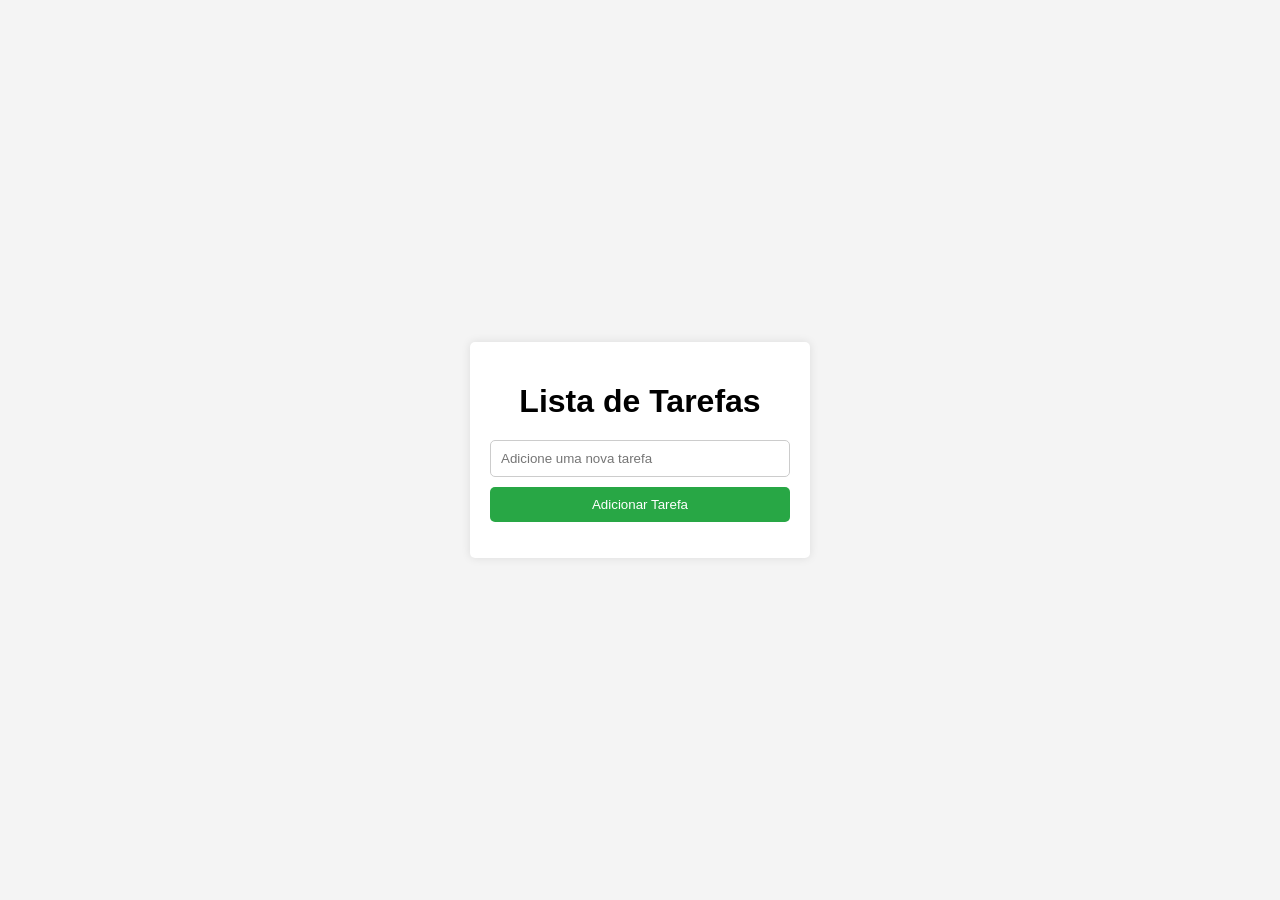
==== index.html @ 6f48b254 "Add files via upload" ====
<html lang="pt-BR">
<head>
    <meta charset="UTF-8">
    <meta name="viewport" content="width=device-width, initial-scale=1.0">
    <title>Lista de Tarefas</title>
    <link rel="stylesheet" href="styles.css">
    <script src="script.js" defer></script>
</head>
<body>
    <div class="container">
        <h1>Lista de Tarefas</h1>
        <input type="text" id="taskInput" placeholder="Adicione uma nova tarefa">
        <button id="addTaskBtn">Adicionar Tarefa</button>
        <ul id="taskList"></ul>
    </div>
</body>
</html>
---- styles.css ----
body {
    font-family: Arial, sans-serif;
    background-color: #f4f4f4;
    display: flex;
    justify-content: center;
    align-items: center;
    height: 100vh;
    margin: 0;
}

.container {
    background: #fff;
    padding: 20px;
    border-radius: 5px;
    box-shadow: 0 0 10px rgba(0,0,0,0.1);
    width: 300px;
    text-align: center;
}

h1 {
    margin-bottom: 20px;
}

input {
    padding: 10px;
    width: calc(100%);
    margin-bottom: 10px;
    border: 1px solid #ccc;
    border-radius: 5px;
}

button {
    padding: 10px 15px;
    background: #28a745;
    color: #fff;
    border: none;
    border-radius: 5px;
    cursor: pointer;
    width: 100%;
}

button:hover {
    background: #218838;
}

ul {
    list-style: none;
    padding: 0;
}

li {
    background: #f4f4f4;
    padding: 10px;
    margin-bottom: 10px;
    border-radius: 5px;
    display: flex;
    justify-content: space-between;
    align-items: center;
}

li button {
    background: #dc3545;
    border: none;
    color: #fff;
    padding: 5px 10px;
    border-radius: 5px;
    cursor: pointer;
    width: 30px;
    border-radius: 5px;
}

li button:hover {
    background: #c82333;
}
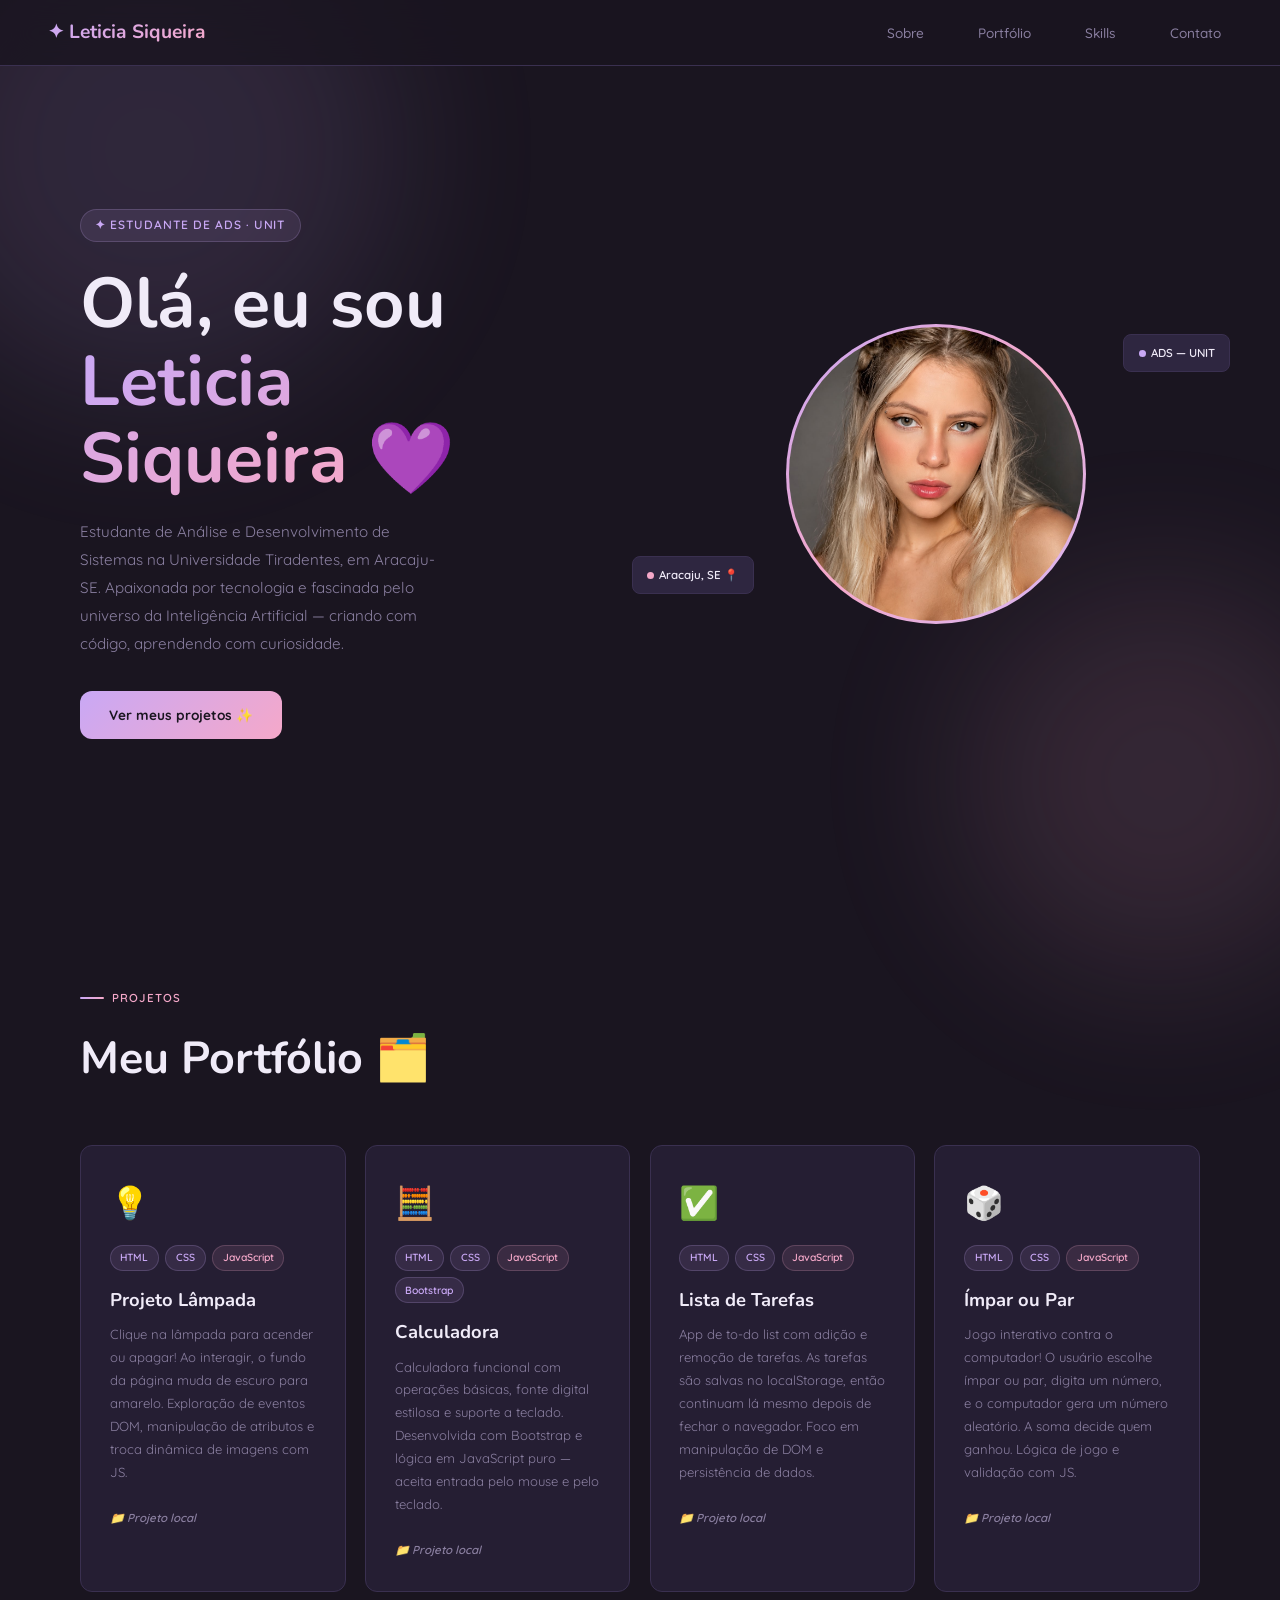
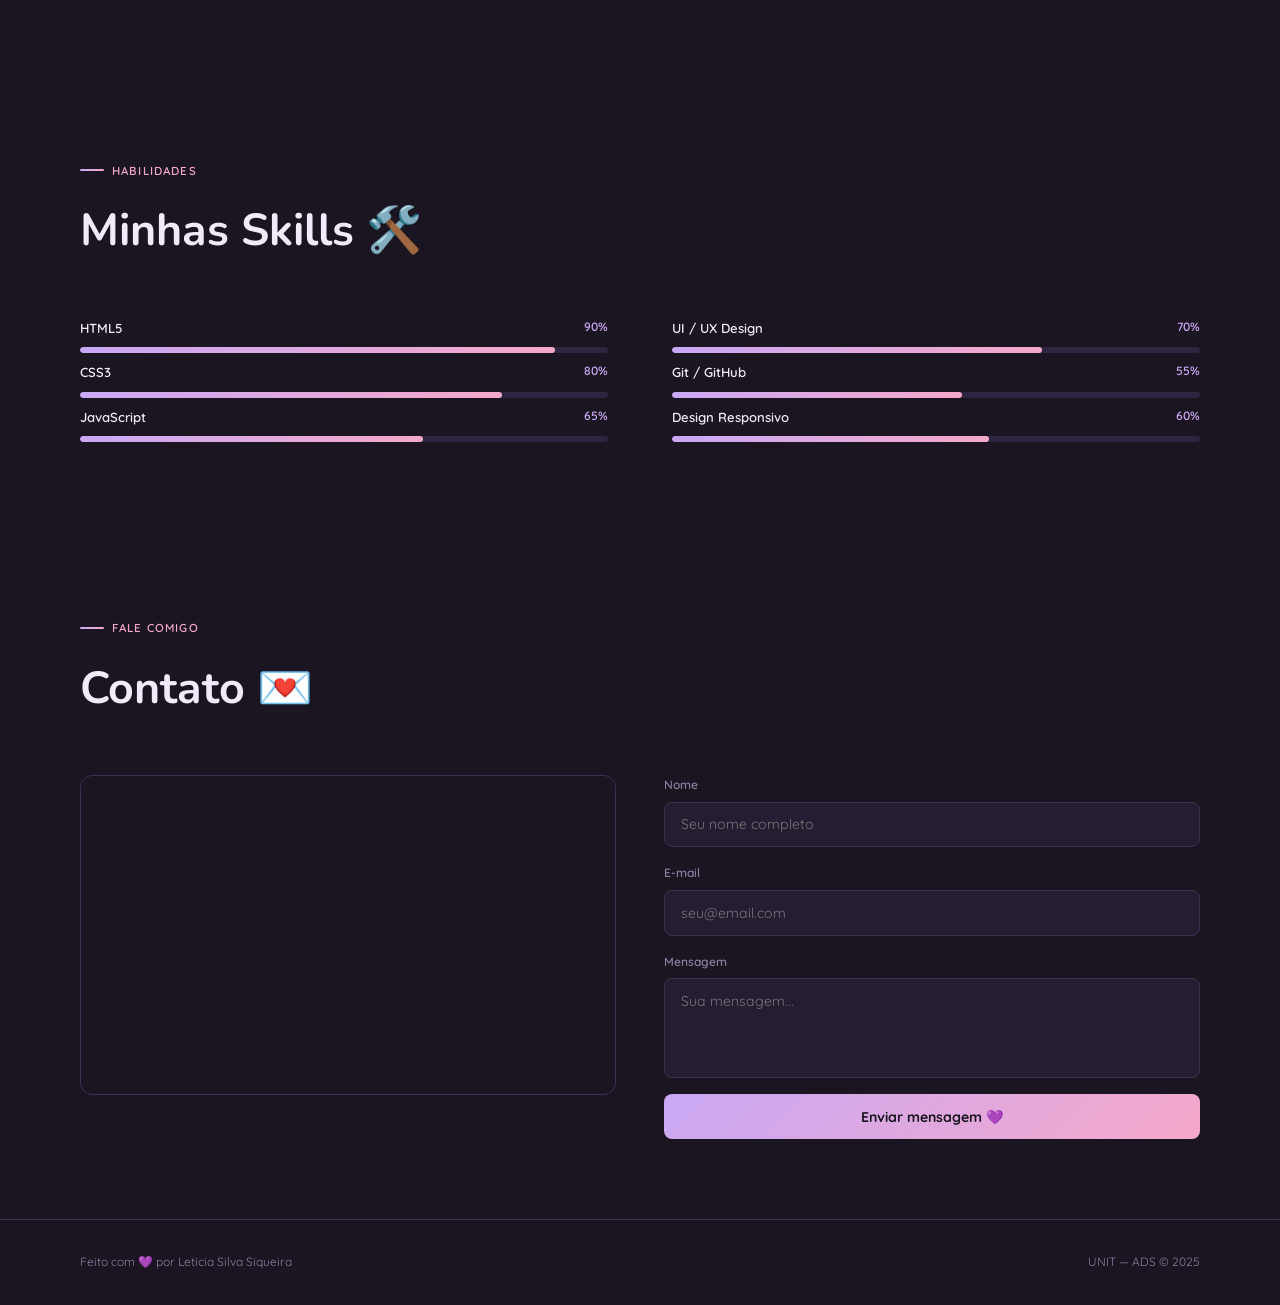
==== commit 05b06e80: "Add files via upload" ====
--- a/index.html
+++ b/index.html
@@ -1,17 +1,746 @@
-<html lang="pt-BR">
-<head>
-    <meta charset="UTF-8">
-    <meta name="viewport" content="width=device-width, initial-scale=1.0">
-    <title>Lista de Tarefas</title>
-    <link rel="stylesheet" href="styles.css">
-    <script src="script.js" defer></script>
-</head>
-<body>
-    <div class="container">
-        <h1>Lista de Tarefas</h1>
-        <input type="text" id="taskInput" placeholder="Adicione uma nova tarefa">
-        <button id="addTaskBtn">Adicionar Tarefa</button>
-        <ul id="taskList"></ul>
-    </div>
-</body>
-</html>+<!DOCTYPE html>
+<html lang="pt-BR">
+<head>
+<meta charset="UTF-8">
+<meta name="viewport" content="width=device-width, initial-scale=1.0">
+<title>Leticia Siqueira — Portfólio</title>
+<link rel="preconnect" href="https://fonts.googleapis.com">
+<link href="https://fonts.googleapis.com/css2?family=Nunito:ital,wght@0,300;0,400;0,600;0,700;1,300;1,400&family=Quicksand:wght@300;400;500;600&display=swap" rel="stylesheet">
+<style>
+*, *::before, *::after { box-sizing: border-box; margin: 0; padding: 0; }
+
+:root {
+  --bg: #1a1520;
+  --bg2: #201a2b;
+  --surface: #251e33;
+  --surface2: #2e2640;
+  --border: #3a3050;
+  --purple: #c9a8f5;
+  --pink: #f5a8c9;
+  --lavender: #d4b8f7;
+  --rose: #f7b8d4;
+  --muted: #8a7fa0;
+  --text: #f0ebf8;
+  --font-title: 'Nunito', sans-serif;
+  --font-body: 'Quicksand', sans-serif;
+  --radius: 12px;
+  --radius-sm: 8px;
+}
+
+html { scroll-behavior: smooth; }
+
+body {
+  background: var(--bg);
+  color: var(--text);
+  font-family: var(--font-body);
+  font-weight: 400;
+  line-height: 1.7;
+  overflow-x: hidden;
+}
+
+/* floating blobs background */
+body::before, body::after {
+  content: '';
+  position: fixed;
+  border-radius: 50%;
+  pointer-events: none;
+  z-index: 0;
+  filter: blur(80px);
+  opacity: 0.12;
+}
+body::before {
+  width: 500px; height: 500px;
+  background: var(--purple);
+  top: -100px; left: -100px;
+}
+body::after {
+  width: 400px; height: 400px;
+  background: var(--pink);
+  bottom: -80px; right: -80px;
+}
+
+/* NAV */
+nav {
+  position: fixed;
+  top: 0; left: 0; right: 0;
+  z-index: 100;
+  padding: 1rem 3rem;
+  display: flex;
+  justify-content: space-between;
+  align-items: center;
+  background: rgba(26, 21, 32, 0.8);
+  backdrop-filter: blur(16px);
+  border-bottom: 1px solid var(--border);
+}
+.nav-logo {
+  font-family: var(--font-title);
+  font-size: 1.2rem;
+  font-weight: 700;
+  background: linear-gradient(135deg, var(--purple), var(--pink));
+  -webkit-background-clip: text;
+  -webkit-text-fill-color: transparent;
+  background-clip: text;
+}
+.nav-links { display: flex; gap: 2rem; list-style: none; }
+.nav-links a {
+  font-size: 0.85rem;
+  font-weight: 500;
+  color: var(--muted);
+  text-decoration: none;
+  transition: color 0.25s;
+  padding: 0.3rem 0.7rem;
+  border-radius: 20px;
+}
+.nav-links a:hover {
+  color: var(--purple);
+  background: rgba(201,168,245,0.08);
+}
+
+/* HERO */
+#sobre {
+  min-height: 100vh;
+  display: grid;
+  grid-template-columns: 1fr 1fr;
+  align-items: center;
+  padding: 7rem 5rem 4rem;
+  gap: 4rem;
+  position: relative;
+  z-index: 1;
+}
+
+.hero-tag {
+  display: inline-flex;
+  align-items: center;
+  gap: 0.5rem;
+  font-size: 0.75rem;
+  font-weight: 600;
+  letter-spacing: 0.08em;
+  text-transform: uppercase;
+  color: var(--purple);
+  background: rgba(201,168,245,0.1);
+  border: 1px solid rgba(201,168,245,0.2);
+  padding: 0.35rem 0.9rem;
+  border-radius: 20px;
+  margin-bottom: 1.5rem;
+}
+
+h1 {
+  font-family: var(--font-title);
+  font-size: clamp(2.8rem, 5.5vw, 5rem);
+  font-weight: 700;
+  line-height: 1.1;
+  margin-bottom: 1.2rem;
+}
+h1 .name {
+  background: linear-gradient(135deg, var(--purple), var(--pink));
+  -webkit-background-clip: text;
+  -webkit-text-fill-color: transparent;
+  background-clip: text;
+}
+
+.hero-desc {
+  color: var(--muted);
+  font-size: 0.95rem;
+  max-width: 40ch;
+  line-height: 1.85;
+  margin-bottom: 2rem;
+}
+
+.btn-primary {
+  display: inline-flex;
+  align-items: center;
+  gap: 0.5rem;
+  padding: 0.8rem 1.8rem;
+  background: linear-gradient(135deg, var(--purple), var(--pink));
+  color: #1a1520;
+  font-family: var(--font-body);
+  font-size: 0.85rem;
+  font-weight: 700;
+  text-decoration: none;
+  border-radius: var(--radius);
+  transition: opacity 0.25s, transform 0.25s;
+  border: none;
+  cursor: pointer;
+}
+.btn-primary:hover { opacity: 0.88; transform: translateY(-2px); }
+
+/* profile */
+.hero-visual {
+  display: flex;
+  justify-content: center;
+  align-items: center;
+}
+.profile-wrap {
+  position: relative;
+  display: flex;
+  justify-content: center;
+}
+.profile-ring {
+  width: 300px; height: 300px;
+  border-radius: 50%;
+  padding: 3px;
+  background: linear-gradient(135deg, var(--purple), var(--pink), var(--lavender));
+  position: relative;
+}
+.profile-inner {
+  width: 100%; height: 100%;
+  border-radius: 50%;
+  background: var(--surface);
+  display: flex;
+  align-items: center;
+  justify-content: center;
+  overflow: hidden;
+}
+.profile-inner img { width: 100%; height: 100%; object-fit: cover; }
+.profile-placeholder-hero {
+  display: flex; flex-direction: column;
+  align-items: center; gap: 0.8rem;
+  color: var(--muted); font-size: 0.7rem;
+  text-align: center;
+}
+.profile-placeholder-hero svg { opacity: 0.4; }
+
+.float-badge {
+  position: absolute;
+  background: var(--surface2);
+  border: 1px solid var(--border);
+  border-radius: var(--radius-sm);
+  padding: 0.5rem 0.9rem;
+  font-size: 0.72rem;
+  font-weight: 600;
+  color: var(--text);
+  white-space: nowrap;
+}
+.badge-1 { top: 10px; right: -30px; }
+.badge-2 { bottom: 30px; left: -40px; }
+.badge-dot {
+  display: inline-block;
+  width: 7px; height: 7px;
+  border-radius: 50%;
+  margin-right: 5px;
+  background: var(--purple);
+}
+.badge-dot.pink { background: var(--pink); }
+
+/* SECTIONS */
+section:not(#sobre) {
+  padding: 5rem 5rem;
+  position: relative;
+  z-index: 1;
+}
+
+.section-label {
+  display: inline-flex;
+  align-items: center;
+  gap: 0.5rem;
+  font-size: 0.72rem;
+  font-weight: 600;
+  letter-spacing: 0.1em;
+  text-transform: uppercase;
+  color: var(--pink);
+  margin-bottom: 0.8rem;
+}
+.section-label::before {
+  content: '';
+  display: block;
+  width: 1.5rem; height: 2px;
+  background: linear-gradient(90deg, var(--purple), var(--pink));
+  border-radius: 2px;
+}
+
+h2 {
+  font-family: var(--font-title);
+  font-size: clamp(1.8rem, 3.5vw, 2.8rem);
+  font-weight: 700;
+  margin-bottom: 3rem;
+}
+
+/* PORTFOLIO */
+.portfolio-grid {
+  display: grid;
+  grid-template-columns: repeat(auto-fill, minmax(260px, 1fr));
+  gap: 1.2rem;
+}
+
+.project-card {
+  background: var(--surface);
+  border: 1px solid var(--border);
+  border-radius: var(--radius);
+  padding: 1.8rem;
+  transition: transform 0.25s, border-color 0.25s, box-shadow 0.25s;
+  position: relative;
+  overflow: hidden;
+}
+.project-card::before {
+  content: '';
+  position: absolute;
+  top: 0; left: 0; right: 0;
+  height: 3px;
+  background: linear-gradient(90deg, var(--purple), var(--pink));
+  opacity: 0;
+  transition: opacity 0.25s;
+}
+.project-card:hover {
+  transform: translateY(-4px);
+  border-color: rgba(201,168,245,0.3);
+  box-shadow: 0 12px 40px rgba(201,168,245,0.08);
+}
+.project-card:hover::before { opacity: 1; }
+
+.project-emoji {
+  font-size: 2rem;
+  margin-bottom: 1rem;
+  display: block;
+}
+.project-tech {
+  display: flex; flex-wrap: wrap; gap: 0.4rem;
+  margin-bottom: 0.8rem;
+}
+.tag {
+  font-size: 0.65rem;
+  font-weight: 600;
+  padding: 0.2rem 0.6rem;
+  border-radius: 20px;
+  background: rgba(201,168,245,0.1);
+  color: var(--purple);
+  border: 1px solid rgba(201,168,245,0.2);
+}
+.tag.pink {
+  background: rgba(245,168,201,0.1);
+  color: var(--pink);
+  border-color: rgba(245,168,201,0.2);
+}
+.project-card h3 {
+  font-family: var(--font-title);
+  font-size: 1.15rem;
+  font-weight: 700;
+  margin-bottom: 0.5rem;
+}
+.project-card p {
+  font-size: 0.82rem;
+  color: var(--muted);
+  line-height: 1.75;
+  margin-bottom: 1.2rem;
+}
+.project-link {
+  font-size: 0.72rem;
+  font-weight: 600;
+  color: var(--purple);
+  text-decoration: none;
+  display: inline-flex;
+  align-items: center;
+  gap: 0.4rem;
+  transition: gap 0.2s;
+}
+.project-link:hover { gap: 0.7rem; }
+.project-link.local { color: var(--muted); font-style: italic; cursor: default; }
+
+/* SKILLS */
+.skills-wrap {
+  display: grid;
+  grid-template-columns: 1fr 1fr;
+  gap: 1rem 4rem;
+}
+.skill-item { margin-bottom: 0.5rem; }
+.skill-header {
+  display: flex;
+  justify-content: space-between;
+  margin-bottom: 0.5rem;
+}
+.skill-name { font-size: 0.82rem; font-weight: 600; }
+.skill-pct { font-size: 0.75rem; color: var(--purple); font-weight: 600; }
+.skill-bar {
+  height: 6px;
+  background: var(--surface2);
+  border-radius: 10px;
+  overflow: hidden;
+}
+.skill-fill {
+  height: 100%;
+  background: linear-gradient(90deg, var(--purple), var(--pink));
+  border-radius: 10px;
+  width: 0;
+  transition: width 1.3s cubic-bezier(0.25, 1, 0.5, 1);
+}
+
+/* CONTATO */
+.contact-grid {
+  display: grid;
+  grid-template-columns: 1fr 1fr;
+  gap: 3rem;
+  align-items: start;
+}
+.map-container {
+  height: 320px;
+  border-radius: var(--radius);
+  overflow: hidden;
+  border: 1px solid var(--border);
+}
+.map-container iframe {
+  width: 100%; height: 100%;
+  border: none;
+  filter: grayscale(100%) invert(85%) contrast(75%) hue-rotate(200deg);
+}
+
+form { display: flex; flex-direction: column; gap: 1rem; }
+.field-group { display: flex; flex-direction: column; gap: 0.4rem; }
+label { font-size: 0.75rem; font-weight: 600; color: var(--muted); }
+input, textarea {
+  background: var(--surface);
+  border: 1px solid var(--border);
+  color: var(--text);
+  font-family: var(--font-body);
+  font-size: 0.88rem;
+  padding: 0.8rem 1rem;
+  border-radius: var(--radius-sm);
+  outline: none;
+  transition: border-color 0.2s, box-shadow 0.2s;
+  resize: none;
+}
+input:focus, textarea:focus {
+  border-color: var(--purple);
+  box-shadow: 0 0 0 3px rgba(201,168,245,0.1);
+}
+input.error, textarea.error { border-color: #f57fa8; }
+.error-msg { font-size: 0.68rem; color: #f57fa8; display: none; }
+.error-msg.show { display: block; }
+.btn-submit {
+  background: linear-gradient(135deg, var(--purple), var(--pink));
+  color: #1a1520;
+  border: none;
+  padding: 0.85rem;
+  font-family: var(--font-body);
+  font-size: 0.88rem;
+  font-weight: 700;
+  border-radius: var(--radius-sm);
+  cursor: pointer;
+  transition: opacity 0.2s, transform 0.2s;
+}
+.btn-submit:hover { opacity: 0.88; transform: translateY(-1px); }
+.form-success {
+  display: none;
+  padding: 0.9rem;
+  border-radius: var(--radius-sm);
+  background: rgba(201,168,245,0.1);
+  border: 1px solid rgba(201,168,245,0.25);
+  color: var(--purple);
+  font-size: 0.82rem;
+  font-weight: 600;
+  text-align: center;
+}
+
+/* FOOTER */
+footer {
+  padding: 2rem 5rem;
+  border-top: 1px solid var(--border);
+  display: flex;
+  justify-content: space-between;
+  align-items: center;
+  font-size: 0.75rem;
+  color: var(--muted);
+  position: relative;
+  z-index: 1;
+}
+
+/* ANIMATIONS */
+@keyframes fadeUp {
+  from { opacity: 0; transform: translateY(18px); }
+  to { opacity: 1; transform: translateY(0); }
+}
+.anim { opacity: 0; animation: fadeUp 0.6s ease forwards; }
+.d1 { animation-delay: 0.1s; }
+.d2 { animation-delay: 0.25s; }
+.d3 { animation-delay: 0.4s; }
+.d4 { animation-delay: 0.55s; }
+.d5 { animation-delay: 0.65s; }
+
+@keyframes float {
+  0%, 100% { transform: translateY(0px); }
+  50% { transform: translateY(-8px); }
+}
+.profile-ring { animation: float 5s ease-in-out infinite; }
+
+/* RESPONSIVE */
+@media (max-width: 900px) {
+  nav { padding: 1rem 1.5rem; }
+  .nav-links { gap: 1rem; }
+  #sobre { grid-template-columns: 1fr; padding: 7rem 2rem 4rem; text-align: center; }
+  .hero-visual { order: -1; }
+  .hero-tag, .hero-desc { margin-left: auto; margin-right: auto; }
+  section:not(#sobre) { padding: 4rem 2rem; }
+  .skills-wrap, .contact-grid { grid-template-columns: 1fr; }
+  footer { flex-direction: column; gap: 0.5rem; text-align: center; }
+  .badge-1, .badge-2 { display: none; }
+}
+@media (max-width: 600px) {
+  .portfolio-grid { grid-template-columns: 1fr; }
+  .profile-ring { width: 220px; height: 220px; }
+}
+</style>
+</head>
+<body>
+
+<nav>
+  <span class="nav-logo">✦ Leticia Siqueira</span>
+  <ul class="nav-links">
+    <li><a href="#sobre">Sobre</a></li>
+    <li><a href="#portfolio">Portfólio</a></li>
+    <li><a href="#skills">Skills</a></li>
+    <li><a href="#contato">Contato</a></li>
+  </ul>
+</nav>
+
+<!-- SOBRE -->
+<section id="sobre">
+  <div>
+    <div class="hero-tag anim d1">✦ Estudante de ADS · UNIT</div>
+    <h1 class="anim d2">Olá, eu sou<br><span class="name">Leticia<br>Siqueira</span> 💜</h1>
+    <p class="hero-desc anim d3">
+      Estudante de Análise e Desenvolvimento de Sistemas na Universidade Tiradentes,
+      em Aracaju-SE. Apaixonada por tecnologia e fascinada pelo universo da
+      Inteligência Artificial — criando com código, aprendendo com curiosidade.
+    </p>
+    <a href="#portfolio" class="btn-primary anim d4">
+      Ver meus projetos ✨
+    </a>
+  </div>
+
+  <div class="hero-visual anim d5">
+    <div class="profile-wrap">
+      <div class="profile-ring">
+        <div class="profile-inner">
+          <img src="lety.jpg" alt="Leticia Siqueira">
+          </div>
+        </div>
+      </div>
+      <div class="float-badge badge-1"><span class="badge-dot"></span>ADS — UNIT</div>
+      <div class="float-badge badge-2"><span class="badge-dot pink"></span>Aracaju, SE 📍</div>
+    </div>
+  </div>
+</section>
+
+<!-- PORTFÓLIO -->
+<section id="portfolio">
+  <p class="section-label">Projetos</p>
+  <h2>Meu Portfólio 🗂️</h2>
+
+  <div class="portfolio-grid">
+
+    <div class="project-card">
+      <span class="project-emoji">💡</span>
+      <div class="project-tech">
+        <span class="tag">HTML</span>
+        <span class="tag">CSS</span>
+        <span class="tag pink">JavaScript</span>
+      </div>
+      <h3>Projeto Lâmpada</h3>
+      <p>Clique na lâmpada para acender ou apagar! Ao interagir, o fundo da página muda de escuro para amarelo. Exploração de eventos DOM, manipulação de atributos e troca dinâmica de imagens com JS.</p>
+      <span class="project-link local">📁 Projeto local</span>
+    </div>
+
+    <div class="project-card">
+      <span class="project-emoji">🧮</span>
+      <div class="project-tech">
+        <span class="tag">HTML</span>
+        <span class="tag">CSS</span>
+        <span class="tag pink">JavaScript</span>
+        <span class="tag">Bootstrap</span>
+      </div>
+      <h3>Calculadora</h3>
+      <p>Calculadora funcional com operações básicas, fonte digital estilosa e suporte a teclado. Desenvolvida com Bootstrap e lógica em JavaScript puro — aceita entrada pelo mouse e pelo teclado.</p>
+      <span class="project-link local">📁 Projeto local</span>
+    </div>
+
+    <div class="project-card">
+      <span class="project-emoji">✅</span>
+      <div class="project-tech">
+        <span class="tag">HTML</span>
+        <span class="tag">CSS</span>
+        <span class="tag pink">JavaScript</span>
+      </div>
+      <h3>Lista de Tarefas</h3>
+      <p>App de to-do list com adição e remoção de tarefas. As tarefas são salvas no localStorage, então continuam lá mesmo depois de fechar o navegador. Foco em manipulação de DOM e persistência de dados.</p>
+      <span class="project-link local">📁 Projeto local</span>
+    </div>
+
+    <div class="project-card">
+      <span class="project-emoji">🎲</span>
+      <div class="project-tech">
+        <span class="tag">HTML</span>
+        <span class="tag">CSS</span>
+        <span class="tag pink">JavaScript</span>
+      </div>
+      <h3>Ímpar ou Par</h3>
+      <p>Jogo interativo contra o computador! O usuário escolhe ímpar ou par, digita um número, e o computador gera um número aleatório. A soma decide quem ganhou. Lógica de jogo e validação com JS.</p>
+      <span class="project-link local">📁 Projeto local</span>
+    </div>
+
+  </div>
+</section>
+
+<!-- SKILLS -->
+<section id="skills">
+  <p class="section-label">Habilidades</p>
+  <h2>Minhas Skills 🛠️</h2>
+
+  <div class="skills-wrap">
+    <div>
+      <div class="skill-item" data-pct="90">
+        <div class="skill-header">
+          <span class="skill-name">HTML5</span>
+          <span class="skill-pct">90%</span>
+        </div>
+        <div class="skill-bar"><div class="skill-fill"></div></div>
+      </div>
+      <div class="skill-item" data-pct="80">
+        <div class="skill-header">
+          <span class="skill-name">CSS3</span>
+          <span class="skill-pct">80%</span>
+        </div>
+        <div class="skill-bar"><div class="skill-fill"></div></div>
+      </div>
+      <div class="skill-item" data-pct="65">
+        <div class="skill-header">
+          <span class="skill-name">JavaScript</span>
+          <span class="skill-pct">65%</span>
+        </div>
+        <div class="skill-bar"><div class="skill-fill"></div></div>
+      </div>
+    </div>
+    <div>
+      <div class="skill-item" data-pct="70">
+        <div class="skill-header">
+          <span class="skill-name">UI / UX Design</span>
+          <span class="skill-pct">70%</span>
+        </div>
+        <div class="skill-bar"><div class="skill-fill"></div></div>
+      </div>
+      <div class="skill-item" data-pct="55">
+        <div class="skill-header">
+          <span class="skill-name">Git / GitHub</span>
+          <span class="skill-pct">55%</span>
+        </div>
+        <div class="skill-bar"><div class="skill-fill"></div></div>
+      </div>
+      <div class="skill-item" data-pct="60">
+        <div class="skill-header">
+          <span class="skill-name">Design Responsivo</span>
+          <span class="skill-pct">60%</span>
+        </div>
+        <div class="skill-bar"><div class="skill-fill"></div></div>
+      </div>
+    </div>
+  </div>
+</section>
+
+<!-- CONTATO -->
+<section id="contato">
+  <p class="section-label">Fale comigo</p>
+  <h2>Contato 💌</h2>
+
+  <div class="contact-grid">
+    <div class="map-container">
+      <iframe
+        src="https://www.google.com/maps/embed?pb=!1m18!1m12!1m3!1d125195.28743!2d-37.1!3d-10.95!2m3!1f0!2f0!3f0!3m2!1i1024!2i768!4f13.1!3m3!1m2!1s0x71ab1baa01ce50f%3A0x5cd7cb7f5ee92e48!2sAracaju%2C%20SE!5e0!3m2!1spt-BR!2sbr!4v1700000000000"
+        allowfullscreen="" loading="lazy" referrerpolicy="no-referrer-when-downgrade">
+      </iframe>
+    </div>
+
+    <form id="contactForm" novalidate>
+      <div class="field-group">
+        <label for="nome">Nome</label>
+        <input type="text" id="nome" placeholder="Seu nome completo">
+        <span class="error-msg" id="nomeErr">Por favor, informe seu nome.</span>
+      </div>
+      <div class="field-group">
+        <label for="email">E-mail</label>
+        <input type="email" id="email" placeholder="seu@email.com">
+        <span class="error-msg" id="emailErr">Informe um e-mail válido.</span>
+      </div>
+      <div class="field-group">
+        <label for="mensagem">Mensagem</label>
+        <textarea id="mensagem" rows="4" placeholder="Sua mensagem..."></textarea>
+        <span class="error-msg" id="mensagemErr">Por favor, escreva sua mensagem.</span>
+      </div>
+      <button type="submit" class="btn-submit">Enviar mensagem 💜</button>
+      <div class="form-success" id="formSuccess">
+        ✨ Mensagem enviada! Entrarei em contato em breve.
+      </div>
+    </form>
+  </div>
+</section>
+
+<footer>
+  <span>Feito com 💜 por Leticia Silva Siqueira</span>
+  <span>UNIT — ADS © 2025</span>
+</footer>
+
+<script>
+  // Skills on scroll
+  const skillObs = new IntersectionObserver(entries => {
+    entries.forEach(entry => {
+      if (entry.isIntersecting) {
+        entry.target.querySelectorAll('.skill-item').forEach(item => {
+          item.querySelector('.skill-fill').style.width = item.dataset.pct + '%';
+        });
+        skillObs.unobserve(entry.target);
+      }
+    });
+  }, { threshold: 0.3 });
+  const sw = document.querySelector('.skills-wrap');
+  if (sw) skillObs.observe(sw);
+
+  // Cards fade in
+  const cardObs = new IntersectionObserver(entries => {
+    entries.forEach(e => {
+      if (e.isIntersecting) {
+        e.target.style.opacity = '1';
+        e.target.style.transform = 'translateY(0)';
+      }
+    });
+  }, { threshold: 0.1 });
+  document.querySelectorAll('.project-card').forEach((c, i) => {
+    c.style.opacity = '0';
+    c.style.transform = 'translateY(16px)';
+    c.style.transition = `opacity 0.5s ease ${i * 0.1}s, transform 0.5s ease ${i * 0.1}s, border-color 0.25s, box-shadow 0.25s`;
+    cardObs.observe(c);
+  });
+
+  // Form validation
+  document.getElementById('contactForm').addEventListener('submit', function(e) {
+    e.preventDefault();
+    let valid = true;
+    const nome = document.getElementById('nome');
+    const email = document.getElementById('email');
+    const mensagem = document.getElementById('mensagem');
+
+    [nome, email, mensagem].forEach(f => {
+      f.classList.remove('error');
+      document.getElementById(f.id + 'Err').classList.remove('show');
+    });
+
+    if (!nome.value.trim()) {
+      nome.classList.add('error');
+      document.getElementById('nomeErr').classList.add('show');
+      valid = false;
+    }
+    const emailRx = /^[^\s@]+@[^\s@]+\.[^\s@]+$/;
+    if (!emailRx.test(email.value.trim())) {
+      email.classList.add('error');
+      document.getElementById('emailErr').classList.add('show');
+      valid = false;
+    }
+    if (!mensagem.value.trim()) {
+      mensagem.classList.add('error');
+      document.getElementById('mensagemErr').classList.add('show');
+      valid = false;
+    }
+    if (valid) {
+      document.getElementById('formSuccess').style.display = 'block';
+      this.reset();
+      setTimeout(() => { document.getElementById('formSuccess').style.display = 'none'; }, 5000);
+    }
+  });
+</script>
+</body>
+</html>
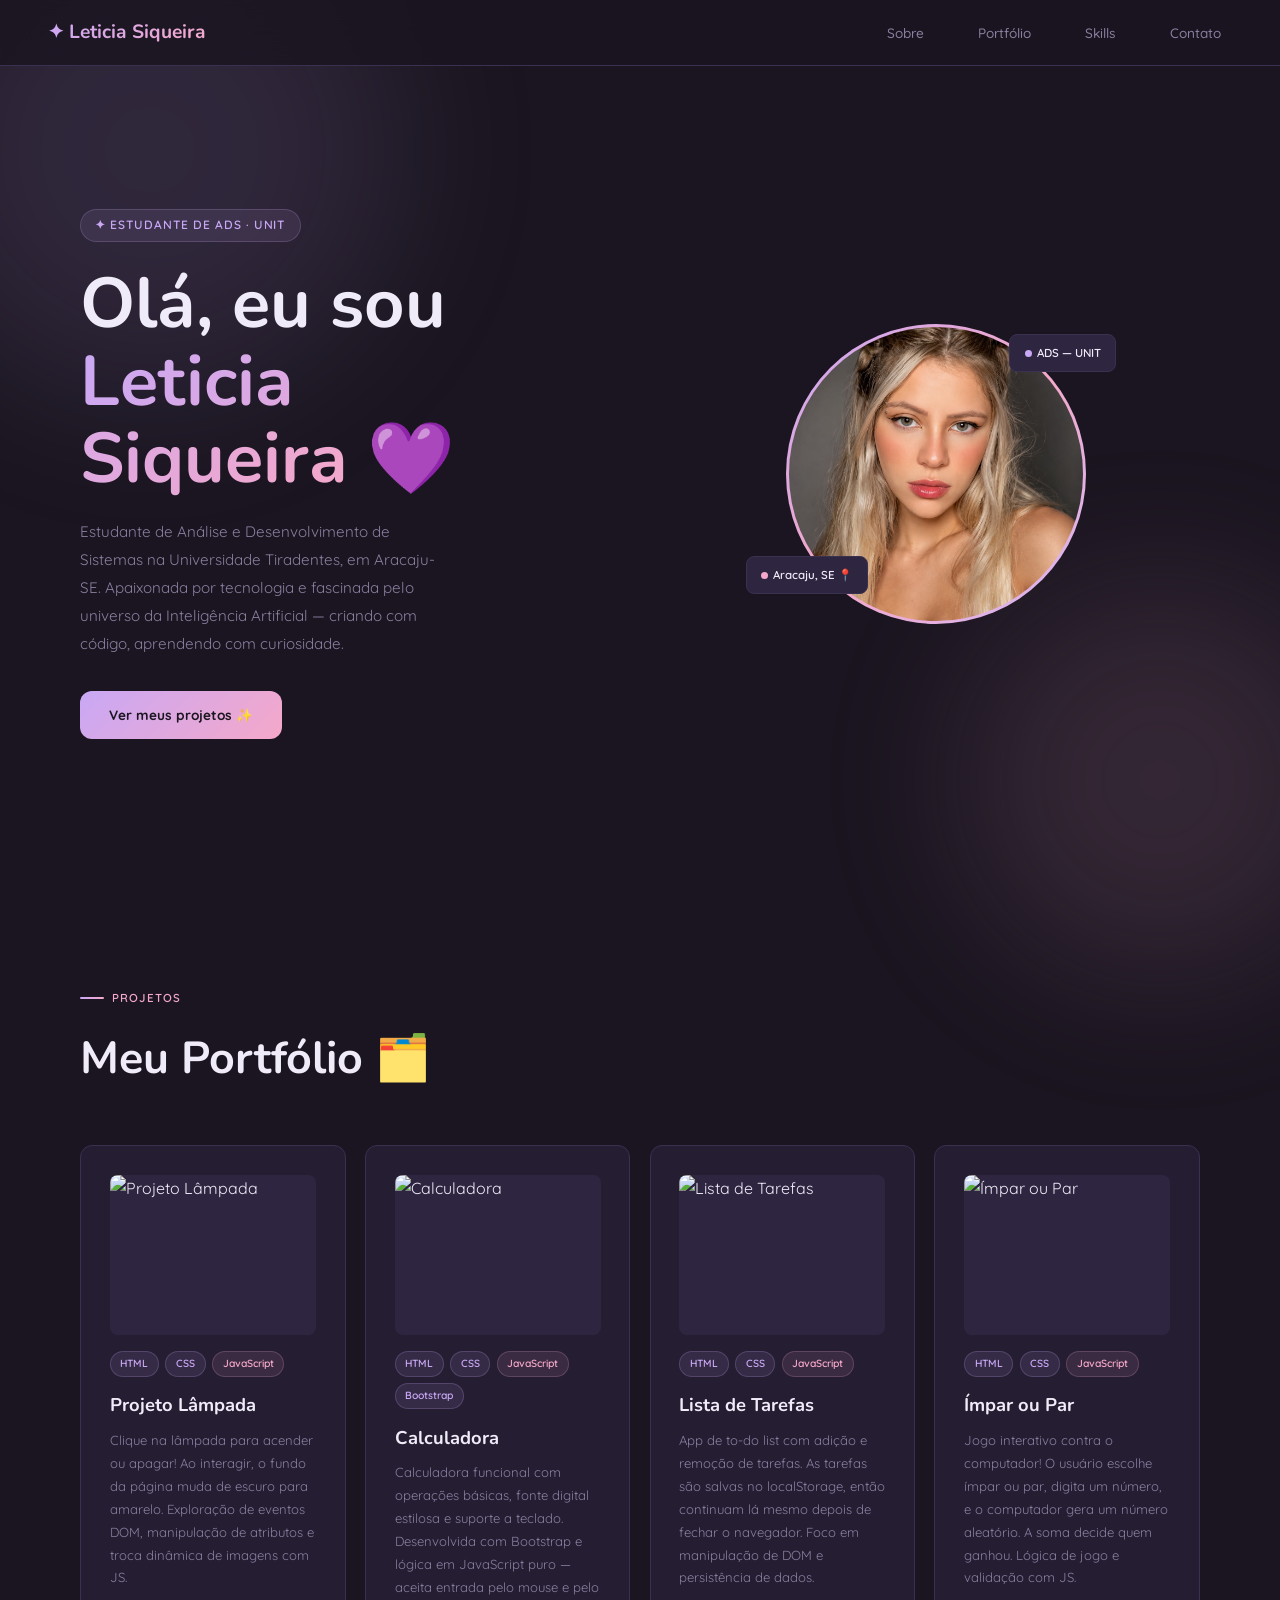
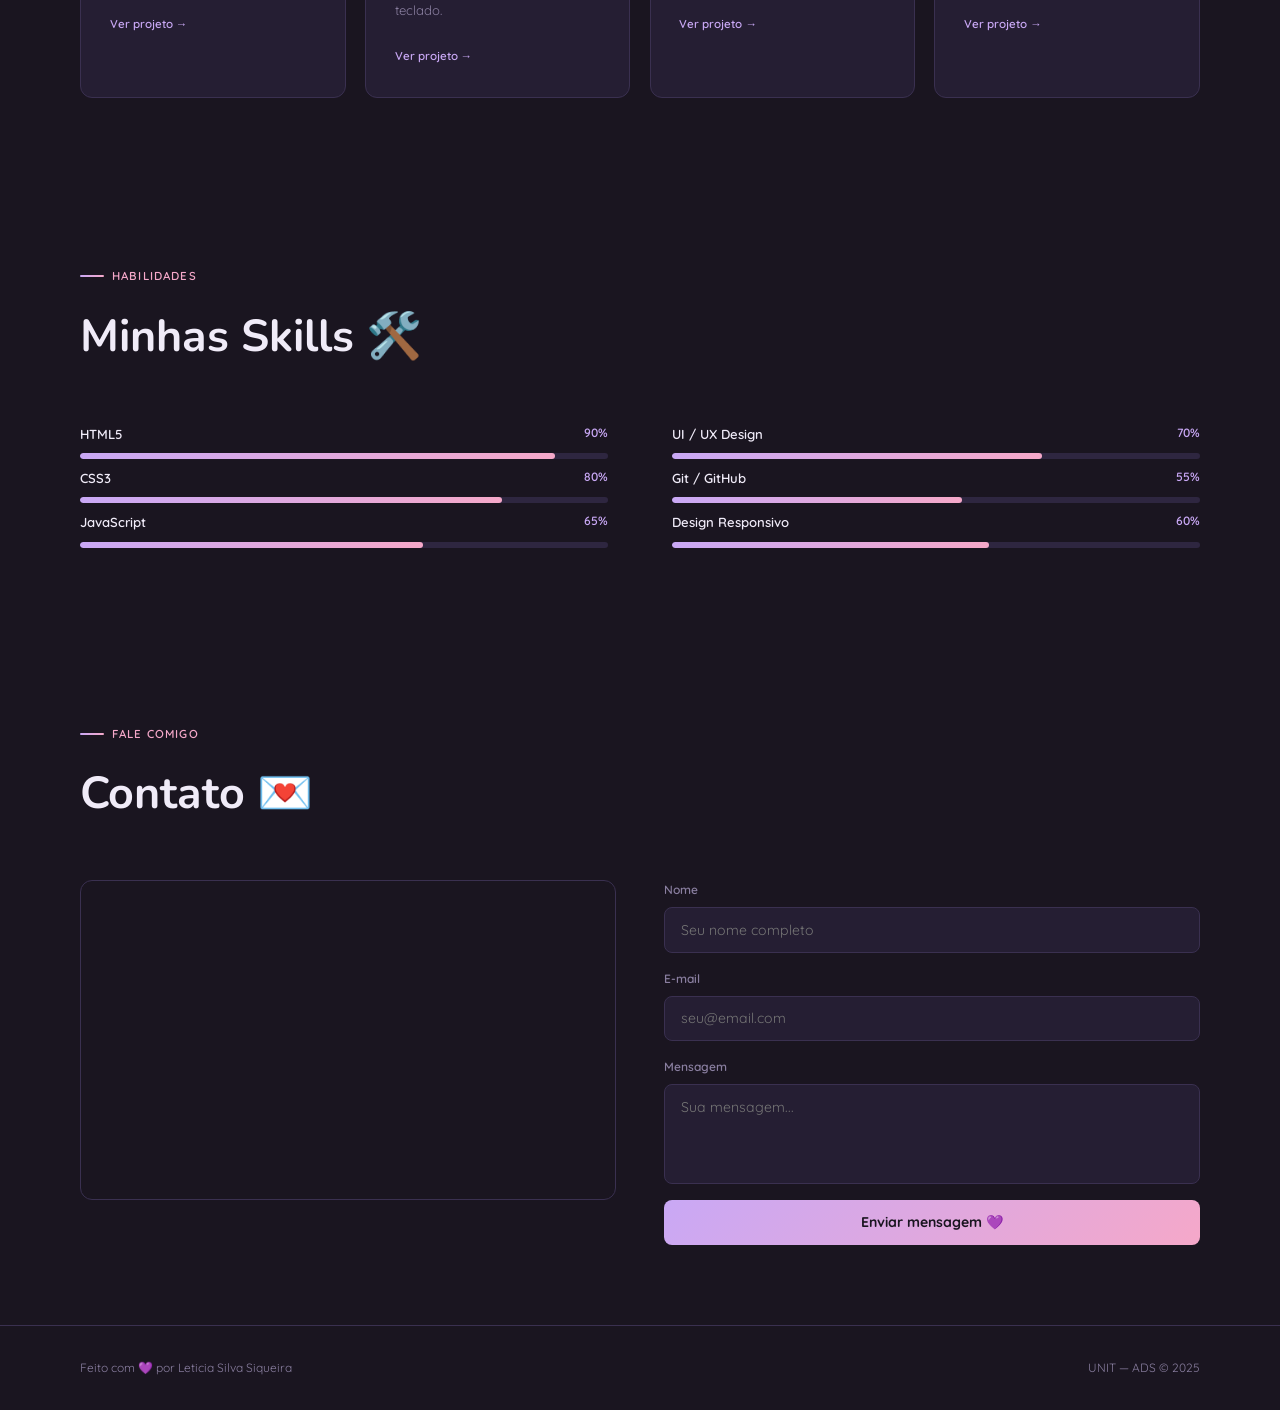
==== commit 6c356172: "attualizando portfolio" ====
--- a/index.html
+++ b/index.html
@@ -287,11 +287,21 @@
 }
 .project-card:hover::before { opacity: 1; }
 
-.project-emoji {
-  font-size: 2rem;
+.project-thumb {
+  width: 100%;
+  height: 160px;
+  border-radius: var(--radius-sm);
+  overflow: hidden;
   margin-bottom: 1rem;
-  display: block;
-}
+  background: var(--surface2);
+}
+.project-thumb img {
+  width: 100%;
+  height: 100%;
+  object-fit: cover;
+  transition: transform 0.3s;
+}
+.project-card:hover .project-thumb img { transform: scale(1.05); }
 .project-tech {
   display: flex; flex-wrap: wrap; gap: 0.4rem;
   margin-bottom: 0.8rem;
@@ -510,7 +520,6 @@
       <div class="profile-ring">
         <div class="profile-inner">
           <img src="lety.jpg" alt="Leticia Siqueira">
-          </div>
         </div>
       </div>
       <div class="float-badge badge-1"><span class="badge-dot"></span>ADS — UNIT</div>
@@ -527,7 +536,9 @@
   <div class="portfolio-grid">
 
     <div class="project-card">
-      <span class="project-emoji">💡</span>
+      <div class="project-thumb">
+        <img src="preview-lampada.png" alt="Projeto Lâmpada">
+      </div>
       <div class="project-tech">
         <span class="tag">HTML</span>
         <span class="tag">CSS</span>
@@ -535,11 +546,13 @@
       </div>
       <h3>Projeto Lâmpada</h3>
       <p>Clique na lâmpada para acender ou apagar! Ao interagir, o fundo da página muda de escuro para amarelo. Exploração de eventos DOM, manipulação de atributos e troca dinâmica de imagens com JS.</p>
-      <span class="project-link local">📁 Projeto local</span>
+      <a href="lampada/index.html" class="project-link">Ver projeto →</a>
     </div>
 
     <div class="project-card">
-      <span class="project-emoji">🧮</span>
+      <div class="project-thumb">
+        <img src="preview-calculadora.png" alt="Calculadora">
+      </div>
       <div class="project-tech">
         <span class="tag">HTML</span>
         <span class="tag">CSS</span>
@@ -548,11 +561,13 @@
       </div>
       <h3>Calculadora</h3>
       <p>Calculadora funcional com operações básicas, fonte digital estilosa e suporte a teclado. Desenvolvida com Bootstrap e lógica em JavaScript puro — aceita entrada pelo mouse e pelo teclado.</p>
-      <span class="project-link local">📁 Projeto local</span>
+      <a href="calculadora/index.html" class="project-link">Ver projeto →</a>
     </div>
 
     <div class="project-card">
-      <span class="project-emoji">✅</span>
+      <div class="project-thumb">
+        <img src="preview-tarefas.png" alt="Lista de Tarefas">
+      </div>
       <div class="project-tech">
         <span class="tag">HTML</span>
         <span class="tag">CSS</span>
@@ -560,11 +575,13 @@
       </div>
       <h3>Lista de Tarefas</h3>
       <p>App de to-do list com adição e remoção de tarefas. As tarefas são salvas no localStorage, então continuam lá mesmo depois de fechar o navegador. Foco em manipulação de DOM e persistência de dados.</p>
-      <span class="project-link local">📁 Projeto local</span>
+      <a href="lista de tarefas/index.html" class="project-link">Ver projeto →</a>
     </div>
 
     <div class="project-card">
-      <span class="project-emoji">🎲</span>
+      <div class="project-thumb">
+        <img src="preview-impar.png" alt="Ímpar ou Par">
+      </div>
       <div class="project-tech">
         <span class="tag">HTML</span>
         <span class="tag">CSS</span>
@@ -572,7 +589,7 @@
       </div>
       <h3>Ímpar ou Par</h3>
       <p>Jogo interativo contra o computador! O usuário escolhe ímpar ou par, digita um número, e o computador gera um número aleatório. A soma decide quem ganhou. Lógica de jogo e validação com JS.</p>
-      <span class="project-link local">📁 Projeto local</span>
+      <a href="impar ou par/index.html" class="project-link">Ver projeto →</a>
     </div>
 
   </div>
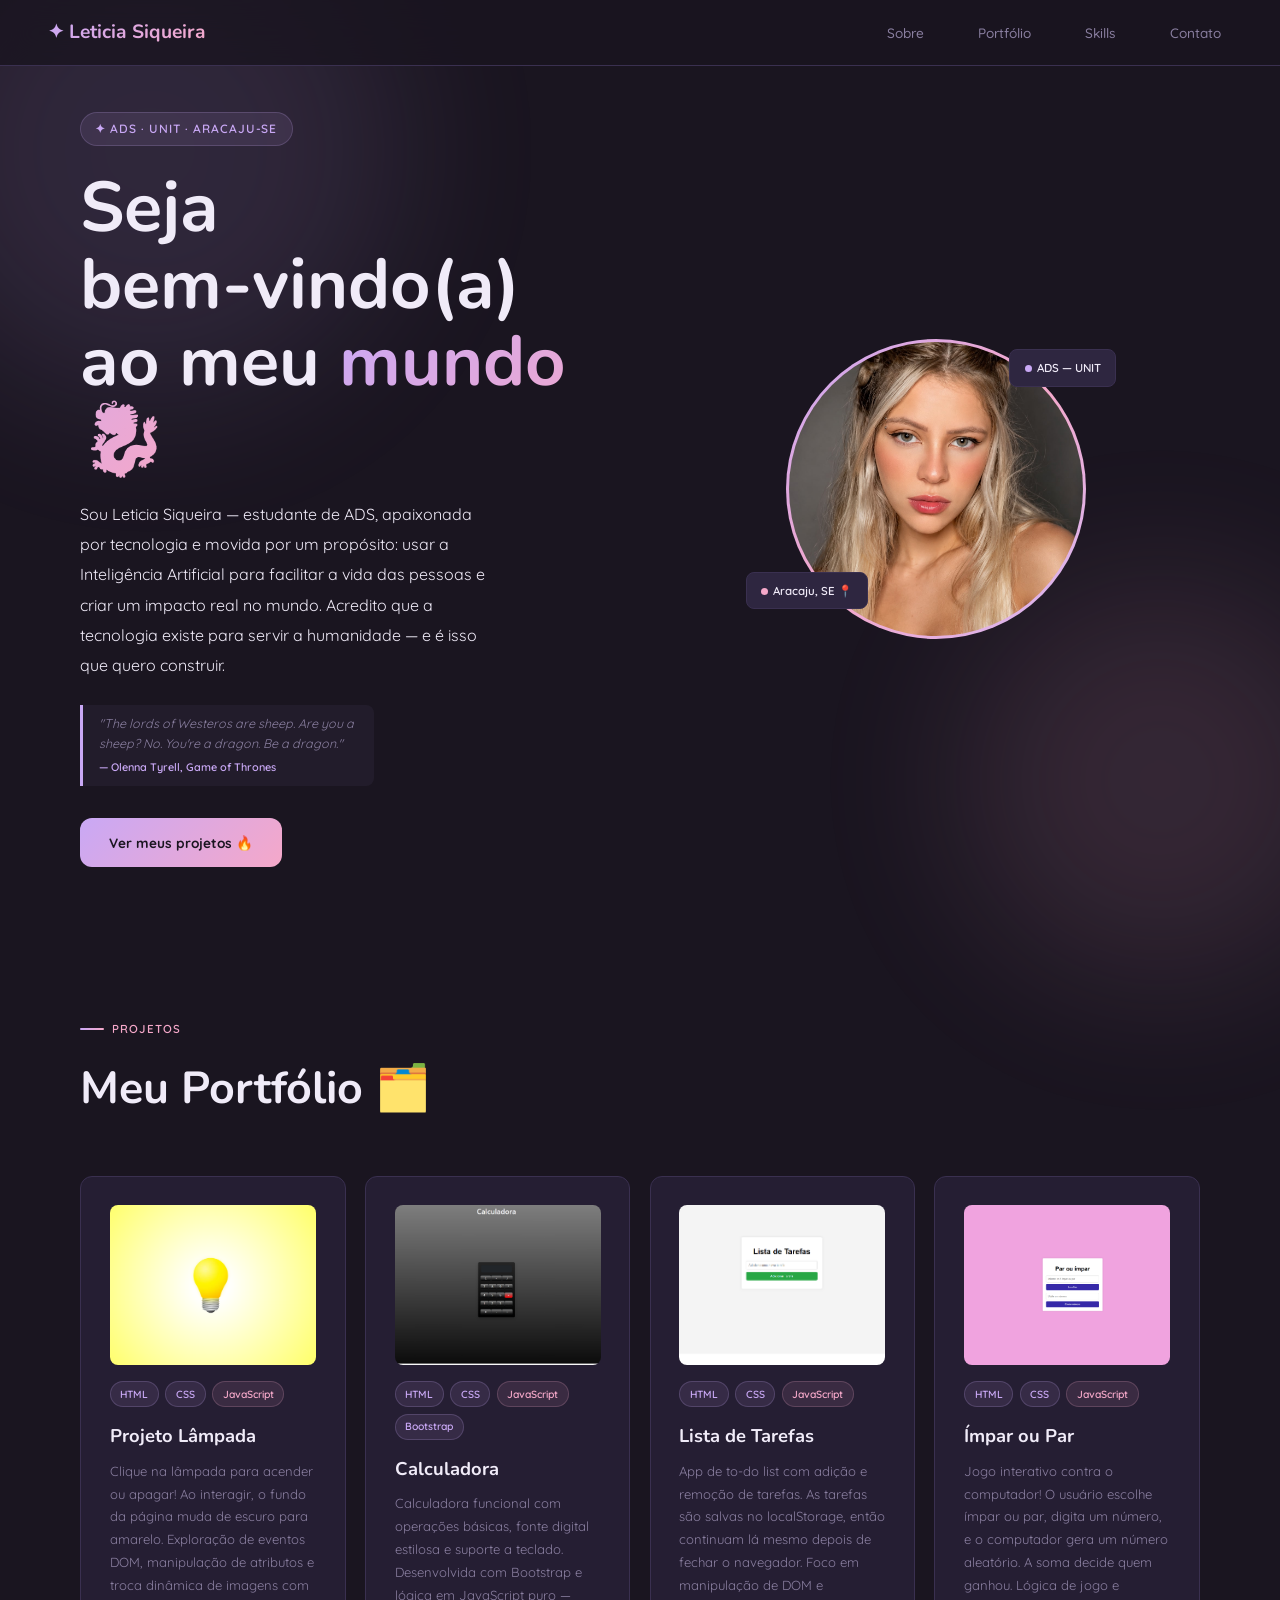
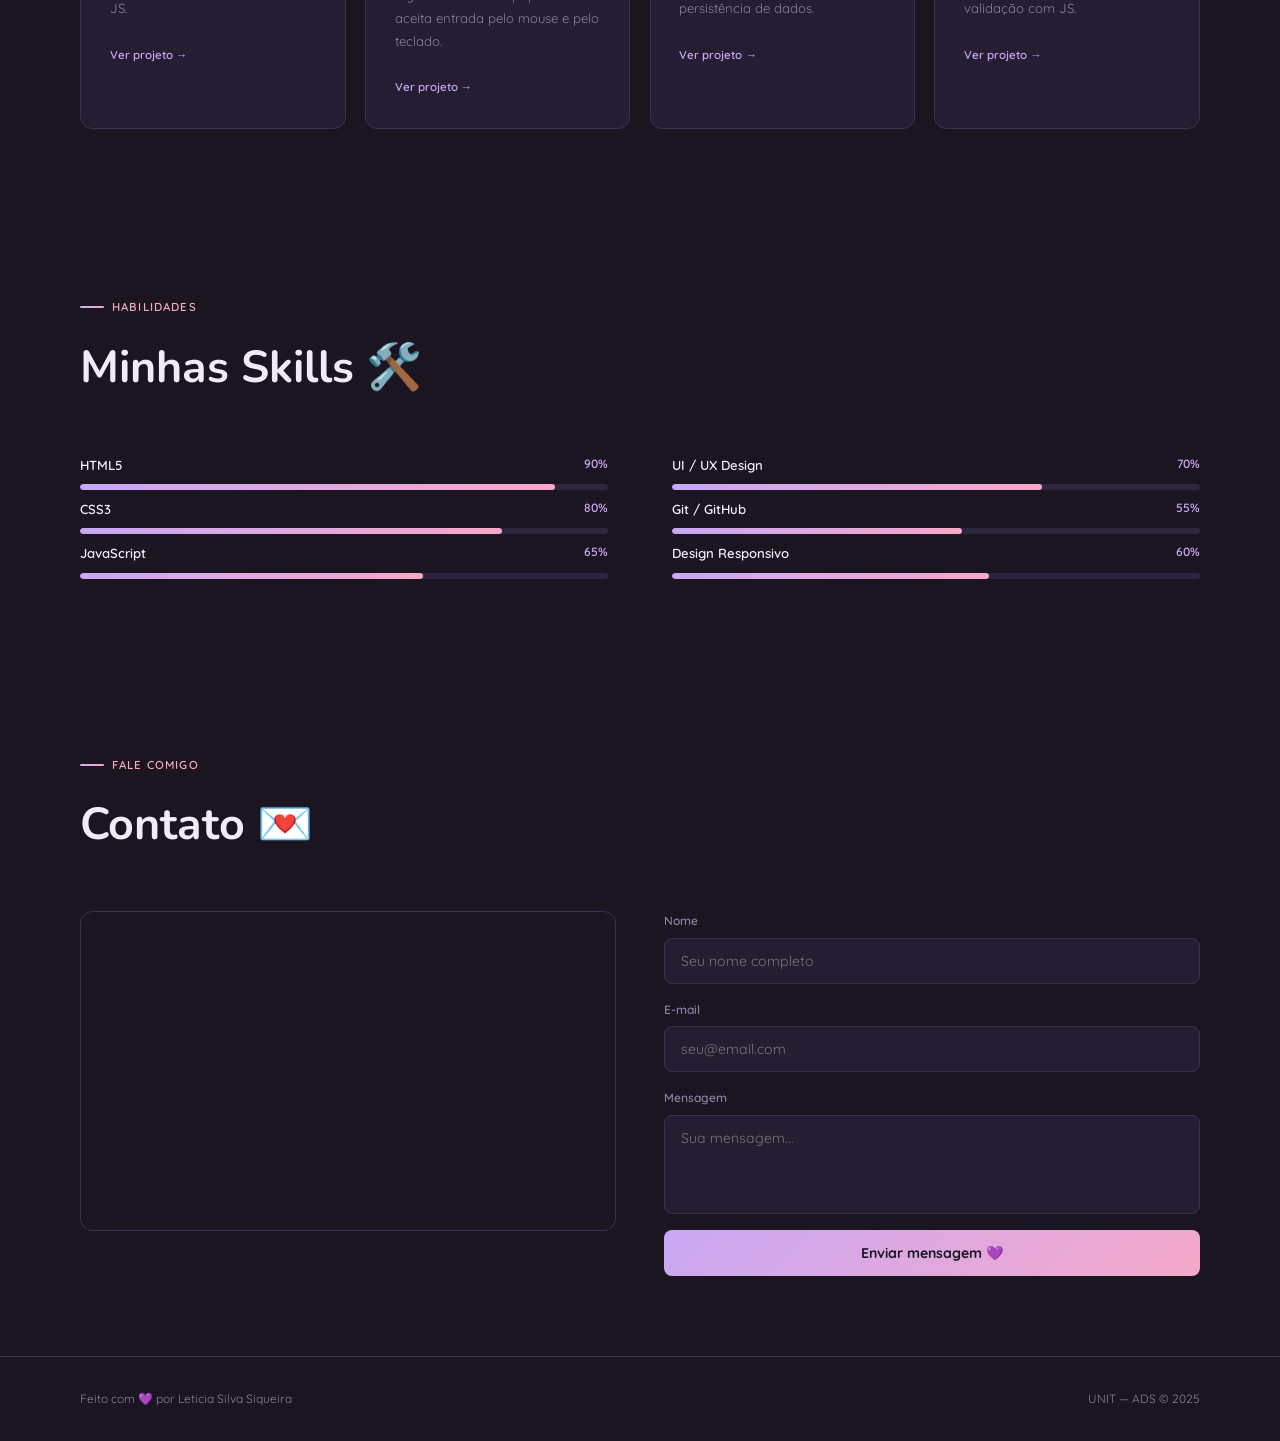
==== commit 12cc0ee6: "Update index.html" ====
--- a/index.html
+++ b/index.html
@@ -139,11 +139,32 @@
 }
 
 .hero-desc {
+  color: var(--text);
+  font-size: 1rem;
+  max-width: 42ch;
+  line-height: 1.9;
+  margin-bottom: 1.5rem;
+  font-style: normal;
+}
+.hero-quote {
+  border-left: 3px solid var(--purple);
+  padding: 0.6rem 1rem;
+  margin-bottom: 2rem;
+  font-size: 0.78rem;
   color: var(--muted);
-  font-size: 0.95rem;
-  max-width: 40ch;
-  line-height: 1.85;
-  margin-bottom: 2rem;
+  line-height: 1.6;
+  background: rgba(201,168,245,0.05);
+  border-radius: 0 var(--radius-sm) var(--radius-sm) 0;
+  font-style: italic;
+  max-width: 42ch;
+}
+.hero-quote span {
+  display: block;
+  margin-top: 0.3rem;
+  font-size: 0.68rem;
+  color: var(--purple);
+  font-style: normal;
+  font-weight: 600;
 }
 
 .btn-primary {
@@ -503,15 +524,21 @@
 <!-- SOBRE -->
 <section id="sobre">
   <div>
-    <div class="hero-tag anim d1">✦ Estudante de ADS · UNIT</div>
-    <h1 class="anim d2">Olá, eu sou<br><span class="name">Leticia<br>Siqueira</span> 💜</h1>
+    <div class="hero-tag anim d1">✦ ADS · UNIT · Aracaju-SE</div>
+    <h1 class="anim d2">Seja<br>bem-vindo(a)<br>ao meu <span class="name">mundo 🐉</span></h1>
     <p class="hero-desc anim d3">
-      Estudante de Análise e Desenvolvimento de Sistemas na Universidade Tiradentes,
-      em Aracaju-SE. Apaixonada por tecnologia e fascinada pelo universo da
-      Inteligência Artificial — criando com código, aprendendo com curiosidade.
+      Sou Leticia Siqueira — estudante de ADS, apaixonada por tecnologia
+      e movida por um propósito: usar a Inteligência Artificial para facilitar
+      a vida das pessoas e criar um impacto real no mundo.
+      Acredito que a tecnologia existe para servir a humanidade —
+      e é isso que quero construir.
     </p>
-    <a href="#portfolio" class="btn-primary anim d4">
-      Ver meus projetos ✨
+    <blockquote class="hero-quote anim d4">
+      "The lords of Westeros are sheep. Are you a sheep? No. You're a dragon. Be a dragon."
+      <span>— Olenna Tyrell, Game of Thrones</span>
+    </blockquote>
+    <a href="#portfolio" class="btn-primary anim d5">
+      Ver meus projetos 🔥
     </a>
   </div>
 
@@ -575,7 +602,7 @@
       </div>
       <h3>Lista de Tarefas</h3>
       <p>App de to-do list com adição e remoção de tarefas. As tarefas são salvas no localStorage, então continuam lá mesmo depois de fechar o navegador. Foco em manipulação de DOM e persistência de dados.</p>
-      <a href="lista de tarefas/index.html" class="project-link">Ver projeto →</a>
+      <a href="lista-de-tarefas/index.html" class="project-link">Ver projeto →</a>
     </div>
 
     <div class="project-card">
@@ -589,7 +616,7 @@
       </div>
       <h3>Ímpar ou Par</h3>
       <p>Jogo interativo contra o computador! O usuário escolhe ímpar ou par, digita um número, e o computador gera um número aleatório. A soma decide quem ganhou. Lógica de jogo e validação com JS.</p>
-      <a href="impar ou par/index.html" class="project-link">Ver projeto →</a>
+      <a href="impar-ou-par/index.html" class="project-link">Ver projeto →</a>
     </div>
 
   </div>
